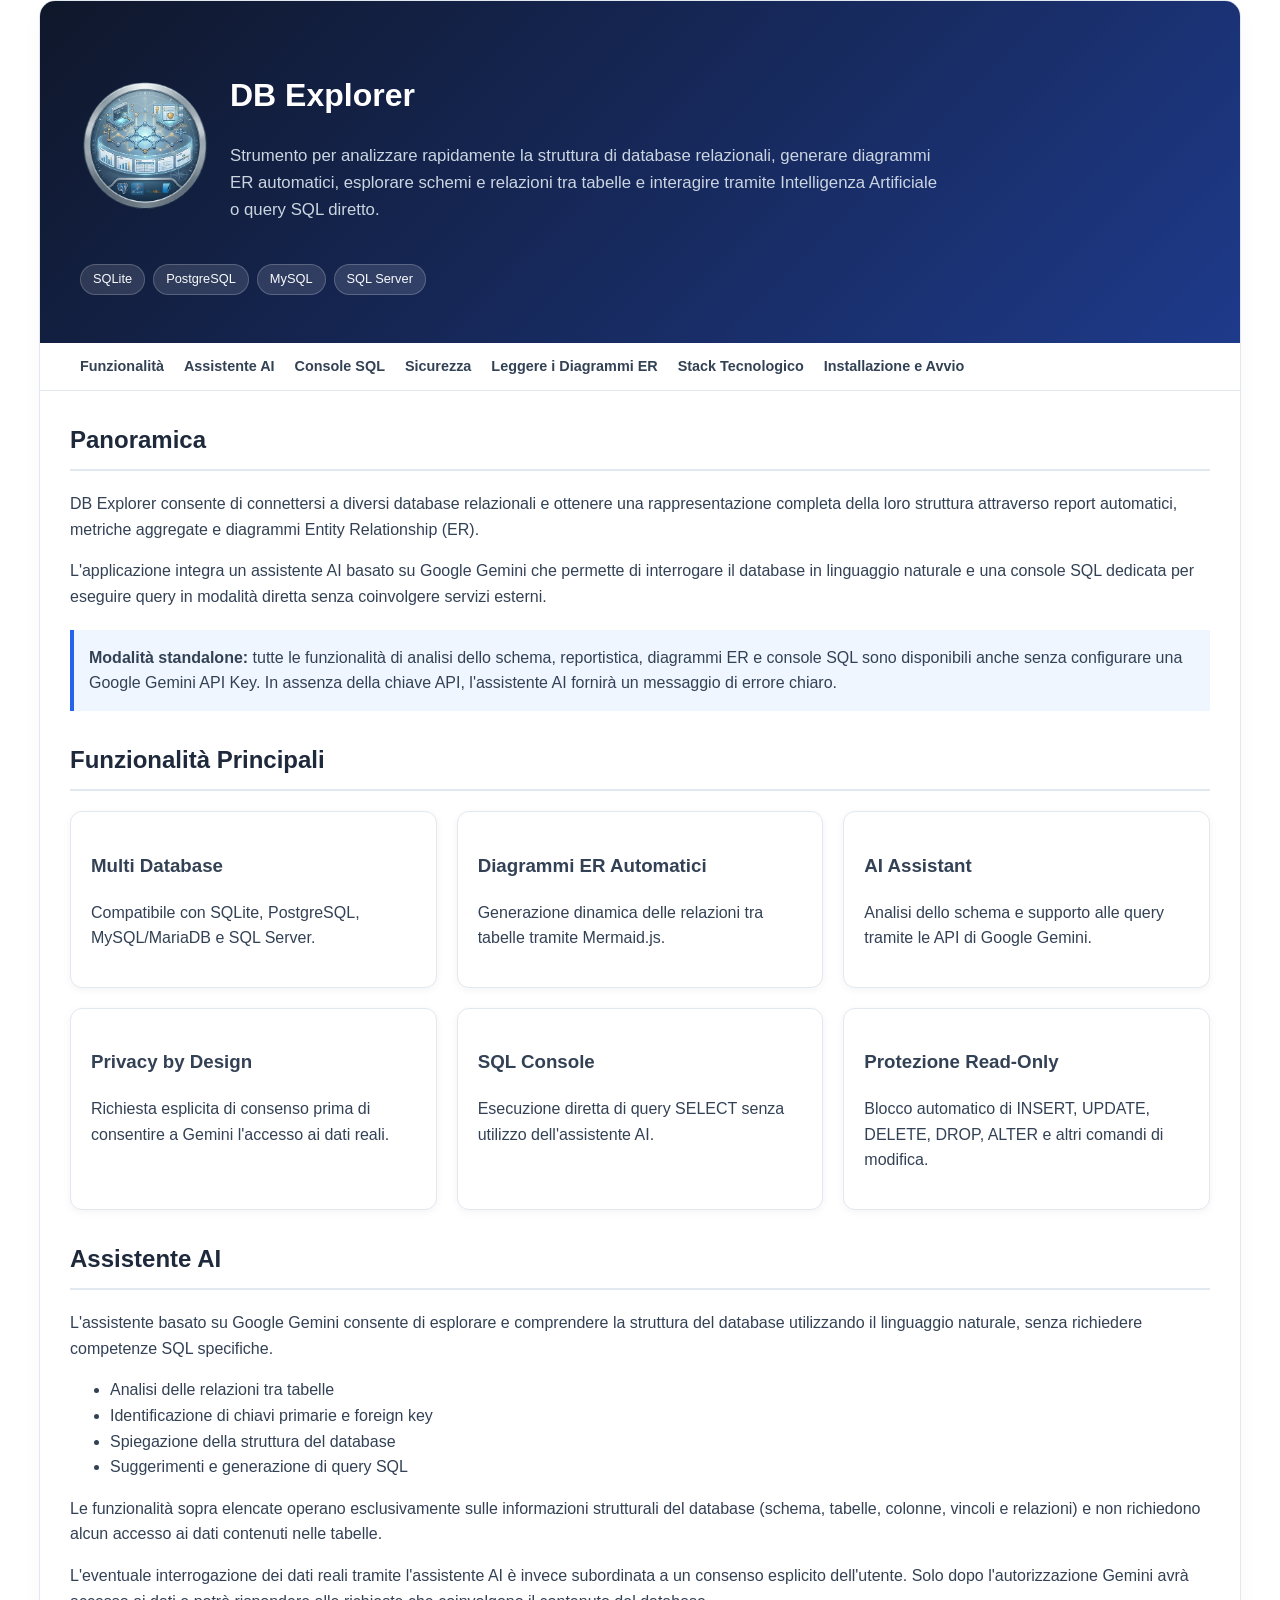
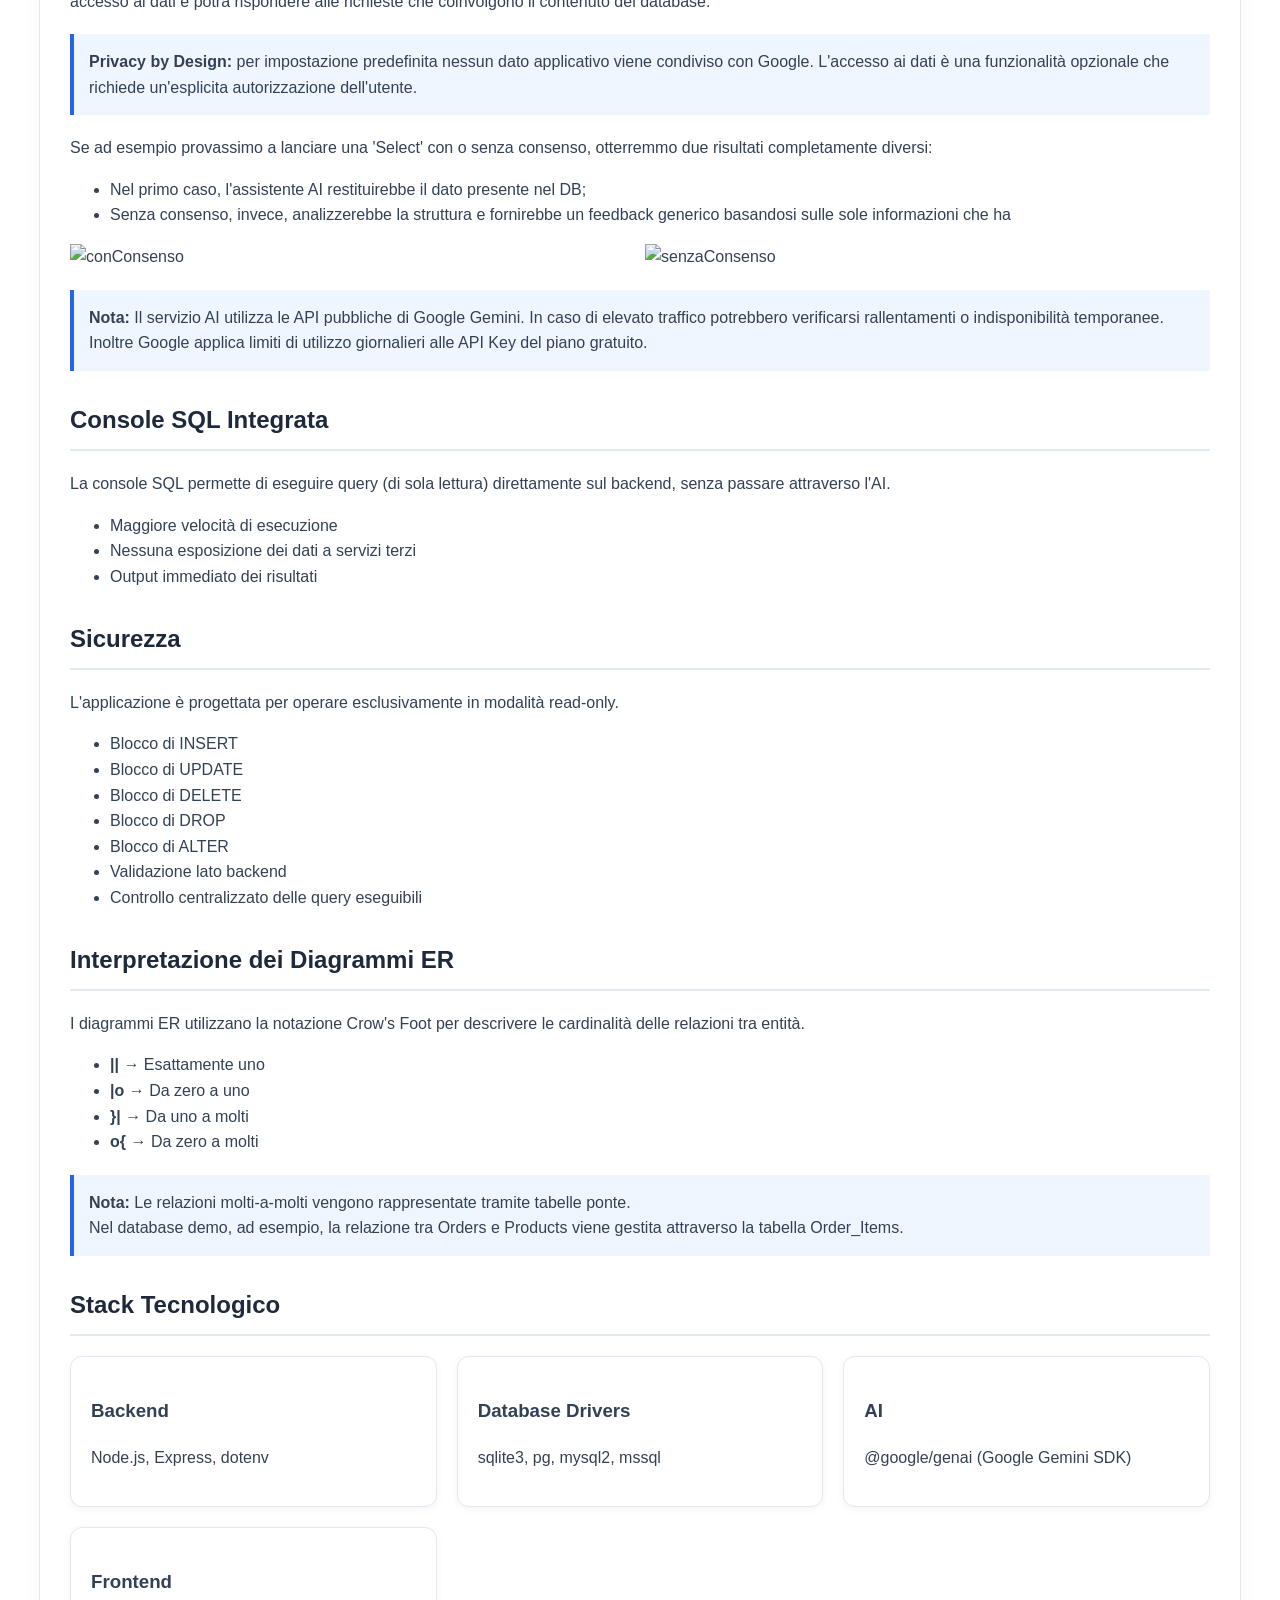
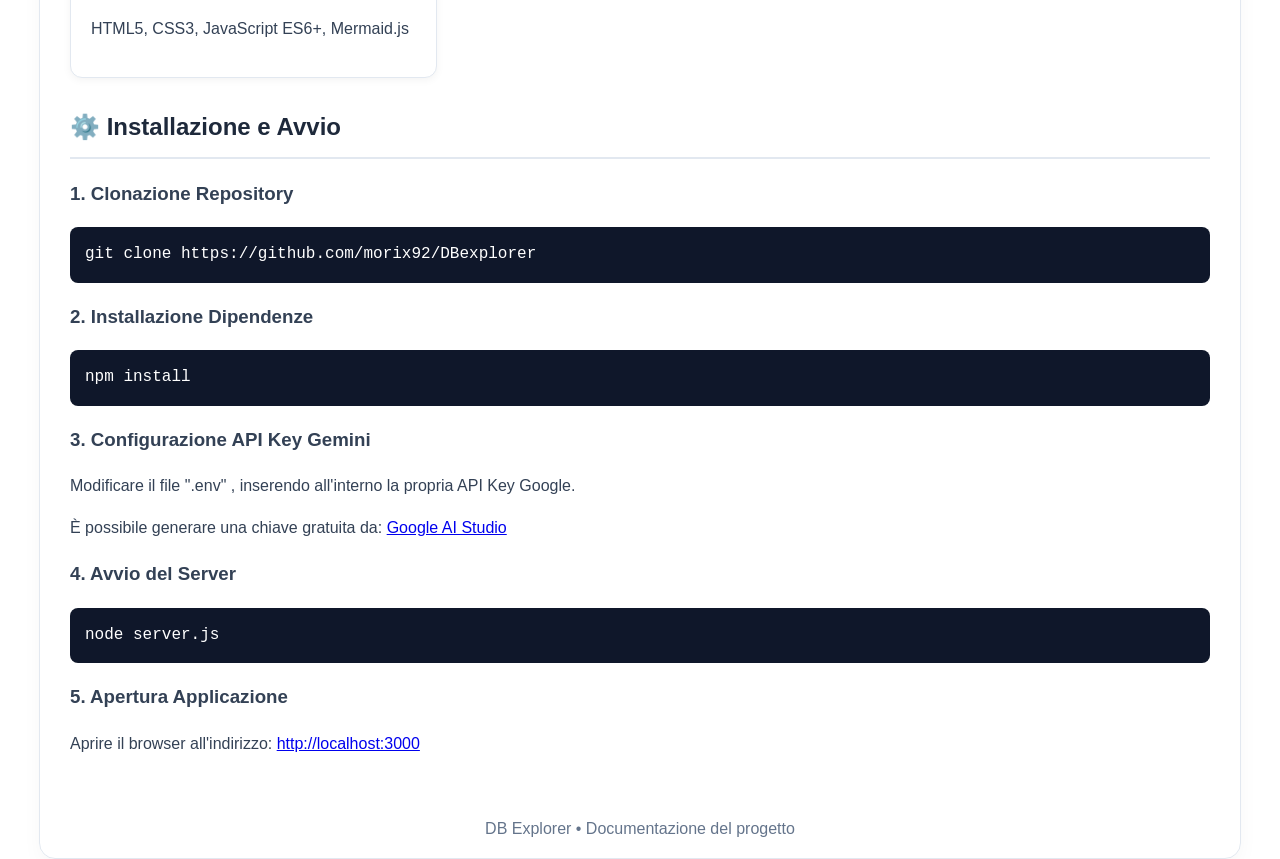
==== progetti/DBexplorer/readme.html @ bbdd08a5 "chore: aggiunto progetto secondario DBexplorer" ====
<!DOCTYPE html>
<html lang="it">
<head>
<meta charset="UTF-8">
<meta name="viewport" content="width=device-width, initial-scale=1.0">
<title>DB Explorer</title>

<style>
:root{
    --primary:#2563eb;
    --secondary:#1e293b;
    --light:#f8fafc;
    --border:#e2e8f0;
    --success:#16a34a;
}

body{
    font-family:Segoe UI,Arial,sans-serif;
    margin:0;
    line-height:1.6;
    color:#334155;
    background:#fff;
}

.container {
  max-width: 1200px;
  margin: 0 auto;
  background: var(--surface);
  border: 1px solid var(--border);
  border-radius: 16px;
  box-shadow: 0 10px 25px -5px rgba(15, 23, 42, 0.05);
  overflow: hidden;
}

header {
  background: linear-gradient(135deg, #0f172a 0%, #1e3a8a 100%);
  color: #ffffff;
  padding: 3rem 2.5rem;
  position: relative;
}
	
.hero-top {
  display: flex;
  align-items: center;
  gap: 1.25rem;
  margin-bottom: 1rem;
}

header p.subtitle {
  font-size: 1.05rem;
  color: #cbd5e1;
  max-width: 720px;
  margin-top: 0.5rem;
}

.logoDBexplorer {
  width: 130px;
  height: 130px;
  object-fit: cover;
  flex-shrink: 0;
}

.hero{
    text-align:center;
    padding:0;
}

.hero h1{
    font-size:3rem;
    margin-bottom:10px;
    color:var(--secondary);
}

.hero p{
    max-width:900px;
    margin:auto;
    font-size:1.15rem;
}

.section{
    margin-top:30px;
	padding-left: 30px;
	padding-right: 30px;
}

.section h2{
    color:var(--secondary);
    border-bottom:2px solid var(--border);
    padding-bottom:10px;
}

.card-grid{
    display:grid;
    grid-template-columns:repeat(auto-fit,minmax(280px,1fr));
    gap:20px;
}

.card{
    border:1px solid var(--border);
    border-radius:12px;
    padding:20px;
    background:white;
    box-shadow:0 2px 8px rgba(0,0,0,.05);
}

.feature{
    margin-bottom:15px;
}

pre{
    background:#0f172a;
    color:#fff;
    padding:15px;
    border-radius:8px;
    overflow:auto;
}

code{
    font-family:Consolas,monospace;
}

.note{
    border-left:4px solid var(--primary);
    padding:15px;
    background:#eff6ff;
    margin:20px 0;
}

.footer{
    margin-top:60px;
    text-align:center;
    color:#64748b;
}

.badges {
  display: flex;
  flex-wrap: wrap;
  gap: 0.5rem;
  margin-top: 1.5rem;
}

.badge {
  background: rgba(255, 255, 255, 0.12);
  border: 1px solid rgba(255, 255, 255, 0.2);
  color: #f8fafc;
  padding: 0.25rem 0.75rem;
  border-radius: 999px;
  font-size: 0.8rem;
  font-weight: 500;
}

nav {
  background: var(--surface-alt);
  border-bottom: 1px solid var(--border);
  padding: 0.75rem 2.5rem;
  display: flex;
  flex-wrap: wrap;
  gap: 1.25rem;
}

nav a {
  color: var(--text-muted);
  text-decoration: none;
  font-size: 0.9rem;
  font-weight: 600;
  transition: color 0.15s ease;
}

nav a:hover {
  color: var(--primary);
}

.attachments {
	width: 100%;
	height: auto;
	display: flex;
	gap: 10px;
}

.attachments img {
	width: 50%;
	object-fit: cover;
}

</style>
</head>
<body>

  <div class="container">
    <!-- Header -->
    <header>
      <div class="hero-top">

        <img src="./logo.png" alt="Logo progetto" class="logoDBexplorer">

        <div>
          <h1>DB Explorer</h1>
          <p class="subtitle">
            Strumento per analizzare rapidamente la struttura di database relazionali,
            generare diagrammi ER automatici, esplorare schemi e relazioni tra tabelle
            e interagire tramite Intelligenza Artificiale o query SQL diretto.
          </p>
        </div>
      </div>

      <div class="badges">
        <span class="badge">SQLite</span>
        <span class="badge">PostgreSQL</span>
        <span class="badge">MySQL</span>
        <span class="badge">SQL Server</span>
      </div>
    </header>

    <!-- Navigation -->
    <nav>
      
      <a href="#funzionalita">Funzionalità</a>
	  <a href="#assistenteAI">Assistente AI</a>
	  <a href="#consoleSQL">Console SQL</a>
	  <a href="#sicurezza">Sicurezza</a>
      <a href="#diagrammiER">Leggere i Diagrammi ER</a>
	  <a href="#stack">Stack Tecnologico</a>
      <a href="#installazione">Installazione e Avvio</a>
      
    </nav>
	

    <section class="section">
        <h2>Panoramica</h2>

        <p>
            DB Explorer consente di connettersi a diversi database relazionali e ottenere
            una rappresentazione completa della loro struttura attraverso report automatici,
            metriche aggregate e diagrammi Entity Relationship (ER).
        </p>

        <p>
            L'applicazione integra un assistente AI basato su Google Gemini che permette di
            interrogare il database in linguaggio naturale e una console SQL dedicata per
            eseguire query in modalità diretta senza coinvolgere servizi esterni.
        </p>
		<div class="note">
			<strong>Modalità standalone:</strong>
			tutte le funzionalità di analisi dello schema, reportistica,
			diagrammi ER e console SQL sono disponibili anche senza configurare
			una Google Gemini API Key. In assenza della chiave API, l'assistente 
			AI fornirà un messaggio di errore chiaro.
		</div>
    </section>

    <section class="section" id="funzionalita">
        <h2>Funzionalità Principali</h2>

        <div class="card-grid">

            <div class="card">
                <h3>Multi Database</h3>
                <p>
                    Compatibile con SQLite, PostgreSQL, MySQL/MariaDB e SQL Server.
                </p>
            </div>

            <div class="card">
                <h3>Diagrammi ER Automatici</h3>
                <p>
                    Generazione dinamica delle relazioni tra tabelle tramite Mermaid.js.
                </p>
            </div>

            <div class="card">
                <h3>AI Assistant</h3>
                <p>
                    Analisi dello schema e supporto alle query tramite le API di Google Gemini.
                </p>
            </div>
			 
			<div class="card">
                <h3>Privacy by Design</h3>
                <p>
                    Richiesta esplicita di consenso prima di consentire a Gemini l'accesso ai dati reali.
                </p>
            </div>

            <div class="card">
                <h3>SQL Console</h3>
                <p>
                    Esecuzione diretta di query SELECT senza utilizzo dell'assistente AI.
                </p>
            </div>

            <div class="card">
                <h3>Protezione Read-Only</h3>
                <p>
                    Blocco automatico di INSERT, UPDATE, DELETE, DROP, ALTER e altri comandi di modifica.
                </p>
            </div>

        </div>
    </section>

    <section class="section" id="assistenteAI">
		<h2>Assistente AI</h2>

		<p>
			L'assistente basato su Google Gemini consente di esplorare e comprendere
			la struttura del database utilizzando il linguaggio naturale, senza
			richiedere competenze SQL specifiche.
		</p>

		<ul>
			<li>Analisi delle relazioni tra tabelle</li>
			<li>Identificazione di chiavi primarie e foreign key</li>
			<li>Spiegazione della struttura del database</li>
			<li>Suggerimenti e generazione di query SQL</li>
		</ul>

		<p>
			Le funzionalità sopra elencate operano esclusivamente sulle informazioni
			strutturali del database (schema, tabelle, colonne, vincoli e relazioni)
			e non richiedono alcun accesso ai dati contenuti nelle tabelle.
		</p>

		<p>
			L'eventuale interrogazione dei dati reali tramite l'assistente AI è invece
			subordinata a un consenso esplicito dell'utente. Solo dopo l'autorizzazione
			Gemini avrà accesso ai dati e potrà rispondere alle richieste che coinvolgono
			il contenuto del database.
		</p>

		<div class="note">
			<strong>Privacy by Design:</strong> per impostazione predefinita
			nessun dato applicativo viene condiviso con Google. L'accesso ai dati
			è una funzionalità opzionale che richiede un'esplicita autorizzazione
			dell'utente.
		</div>

		<p>
			Se ad esempio provassimo a lanciare una 'Select' con o senza consenso, otterremmo due risultati completamente diversi:
		</p>
		<ul>
            <li>Nel primo caso, l'assistente AI restituirebbe il dato presente nel DB;</li>
            <li>Senza consenso, invece, analizzerebbe la struttura e fornirebbe un feedback generico basandosi sulle sole informazioni che ha</li>
        </ul>

		<div class="attachments">
			<img src="./queryConConsenso.png" alt="conConsenso">
			<img src="./querySenzaConsenso.png" alt="senzaConsenso">
		</div>
	
		<div class="note">
			<strong>Nota:</strong> Il servizio AI utilizza le API pubbliche di Google Gemini.
			In caso di elevato traffico potrebbero verificarsi rallentamenti o
			indisponibilità temporanee. <br> 
			Inoltre Google applica limiti di utilizzo giornalieri alle API Key del piano gratuito.
		</div>
	</section>

    <section class="section" id="consoleSQL">
        <h2>Console SQL Integrata</h2>

        <p>
            La console SQL permette di eseguire query (di sola lettura) direttamente sul backend,
            senza passare attraverso l'AI.
        </p>

        <ul>
            <li>Maggiore velocità di esecuzione</li>
            <li>Nessuna esposizione dei dati a servizi terzi</li>
            <li>Output immediato dei risultati</li>
        </ul>

    </section>

    <section class="section" id="sicurezza">
        <h2>Sicurezza</h2>

        <p>
            L'applicazione è progettata per operare esclusivamente in modalità read-only.
        </p>

        <ul>
            <li>Blocco di INSERT</li>
            <li>Blocco di UPDATE</li>
            <li>Blocco di DELETE</li>
            <li>Blocco di DROP</li>
            <li>Blocco di ALTER</li>
            <li>Validazione lato backend</li>
            <li>Controllo centralizzato delle query eseguibili</li>
        </ul>
    </section>

    <section class="section" id="diagrammiER">
        <h2>Interpretazione dei Diagrammi ER</h2>

        <p>
            I diagrammi ER utilizzano la notazione Crow's Foot per descrivere
            le cardinalità delle relazioni tra entità.
        </p>

        <ul>
            <li><strong>||</strong> → Esattamente uno</li>
            <li><strong>|o</strong> → Da zero a uno</li>
            <li><strong>}|</strong> → Da uno a molti</li>
            <li><strong>o{</strong> → Da zero a molti</li>
        </ul>

        <div class="note">
            <strong>Nota:</strong> Le relazioni molti-a-molti vengono rappresentate tramite tabelle ponte.<br>
            Nel database demo, ad esempio, la relazione tra Orders e Products
            viene gestita attraverso la tabella Order_Items.
        </div>
    </section>

    <section class="section" id="stack">
        <h2>Stack Tecnologico</h2>

        <div class="card-grid">

            <div class="card">
                <h3>Backend</h3>
                <p>Node.js, Express, dotenv</p>
            </div>

            <div class="card">
                <h3>Database Drivers</h3>
                <p>sqlite3, pg, mysql2, mssql</p>
            </div>

            <div class="card">
                <h3>AI</h3>
                <p>@google/genai (Google Gemini SDK)</p>
            </div>

            <div class="card">
                <h3>Frontend</h3>
                <p>HTML5, CSS3, JavaScript ES6+, Mermaid.js</p>
            </div>

        </div>

    </section>

    <section class="section" id="installazione">
        <h2>⚙️ Installazione e Avvio</h2>

        <h3>1. Clonazione Repository</h3>

<pre><code>git clone https://github.com/morix92/DBexplorer</code></pre>

        <h3>2. Installazione Dipendenze</h3>

<pre><code>npm install</code></pre>

        <h3>3. Configurazione API Key Gemini</h3>

        <p>
            Modificare il file ".env" , inserendo all'interno la propria API Key Google.
        </p>

        <p>
            È possibile generare una chiave gratuita da:
            <a href="https://aistudio.google.com" target="_blank">
                Google AI Studio
            </a>
        </p>

        <h3>4. Avvio del Server</h3>

<pre><code>node server.js</code></pre>

        <h3>5. Apertura Applicazione</h3>

        <p>
            Aprire il browser all'indirizzo:
            <a href="http://localhost:3000" target="_blank">
                http://localhost:3000
            </a>
        </p>

    </section>

    <div class="footer">
        <p>
            DB Explorer • Documentazione del progetto
        </p>
    </div>

</div>

</body>
</html>
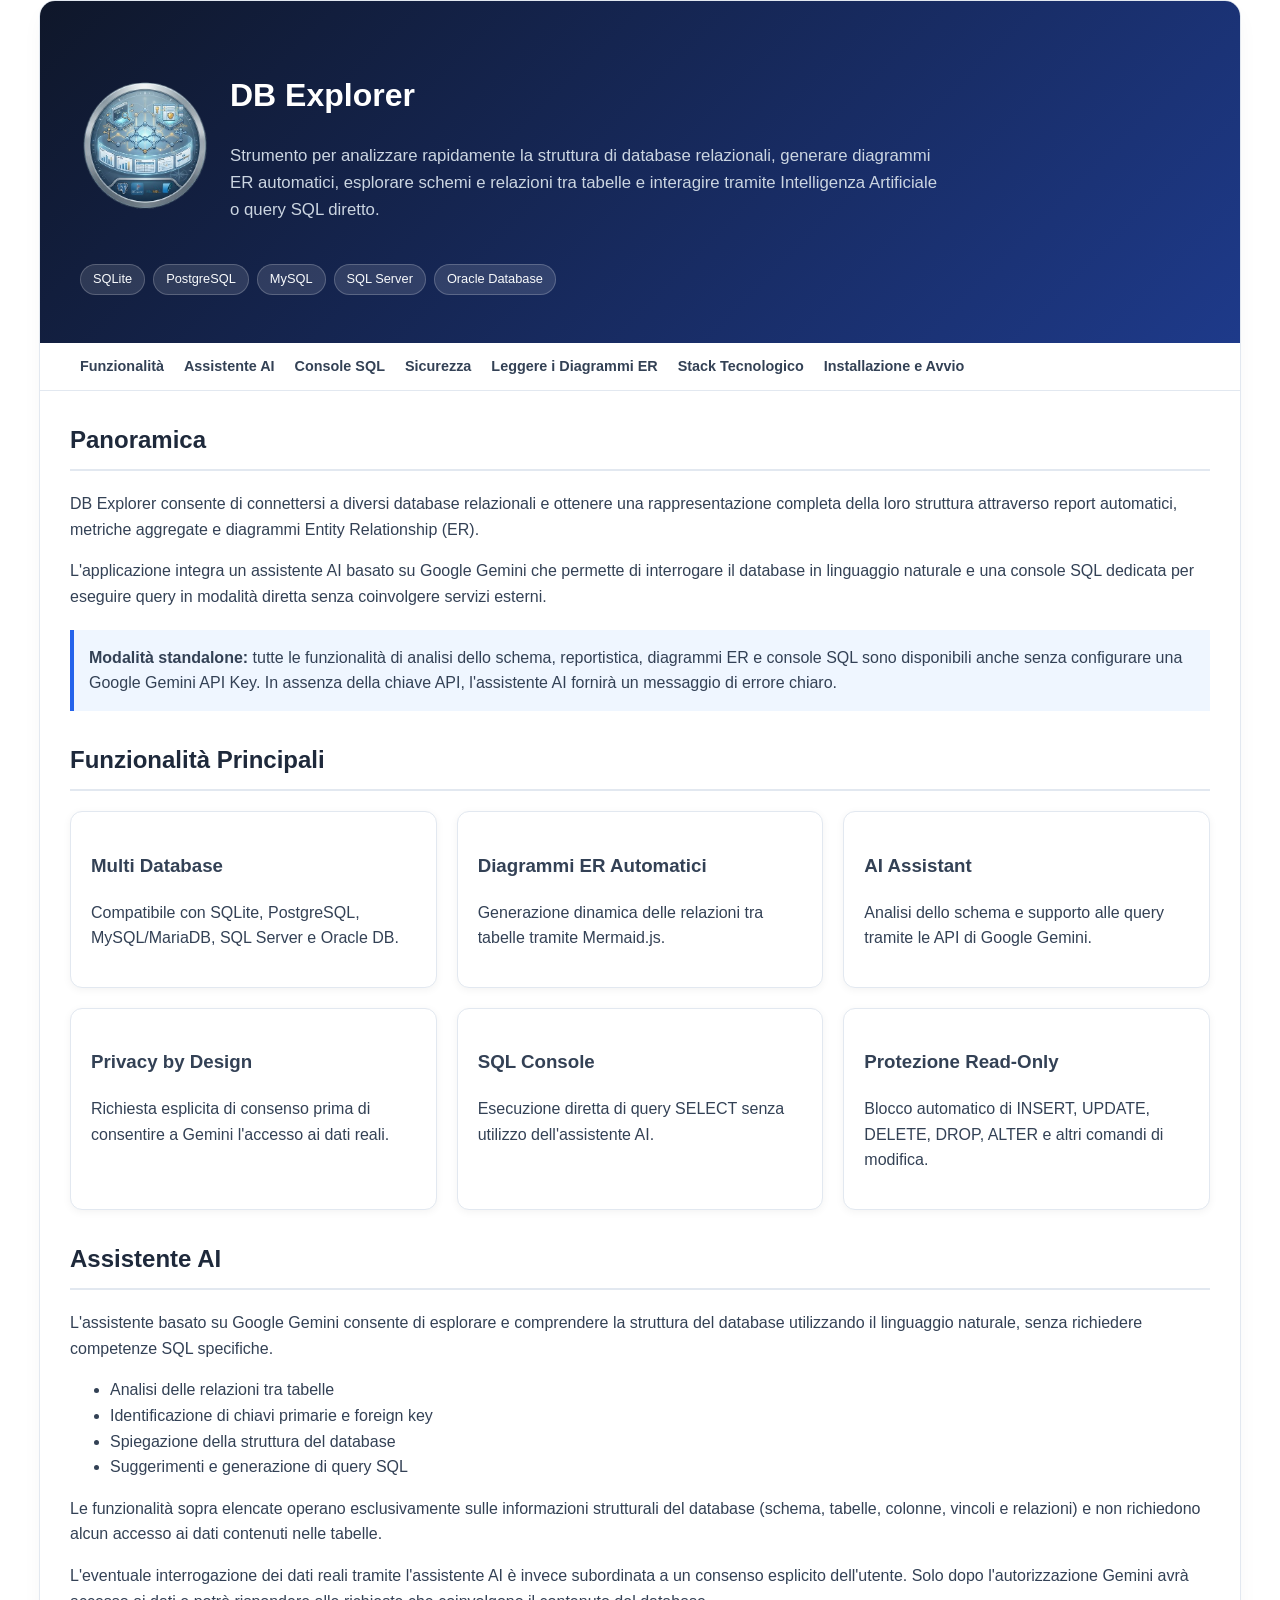
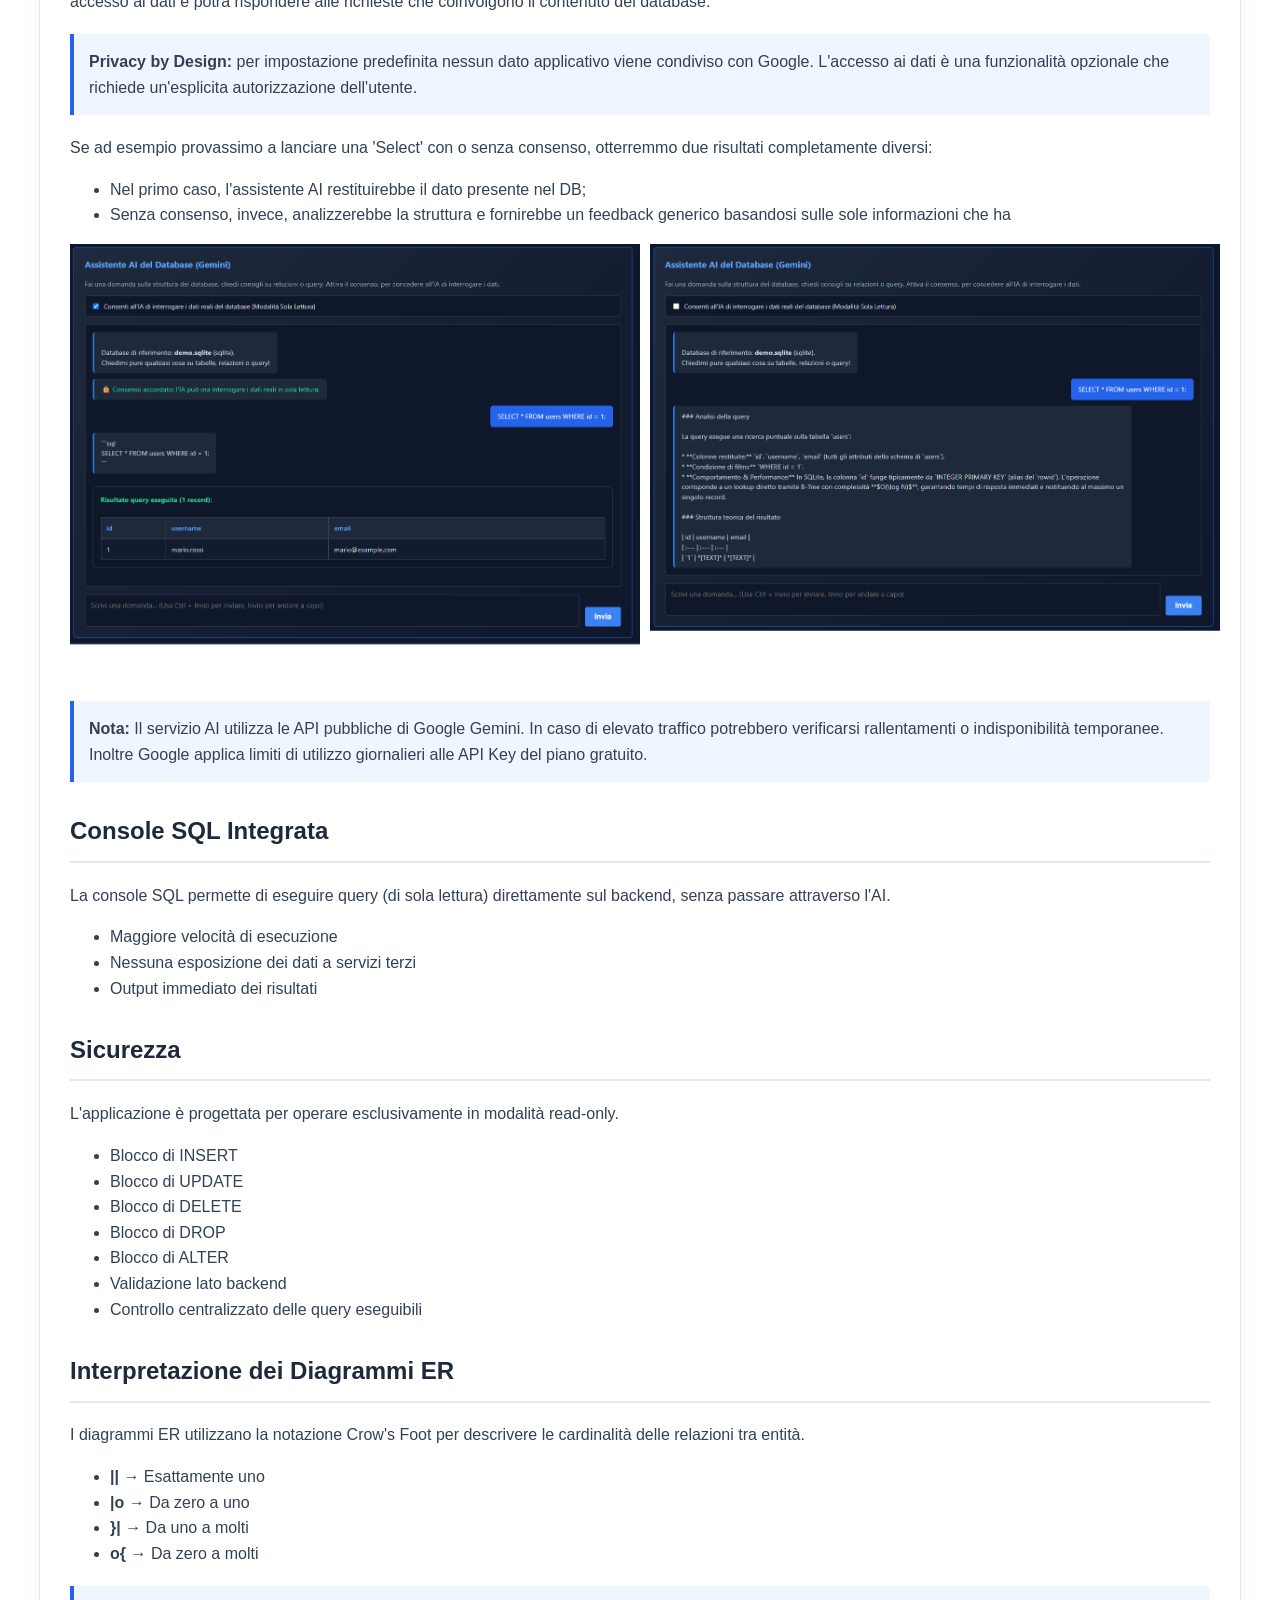
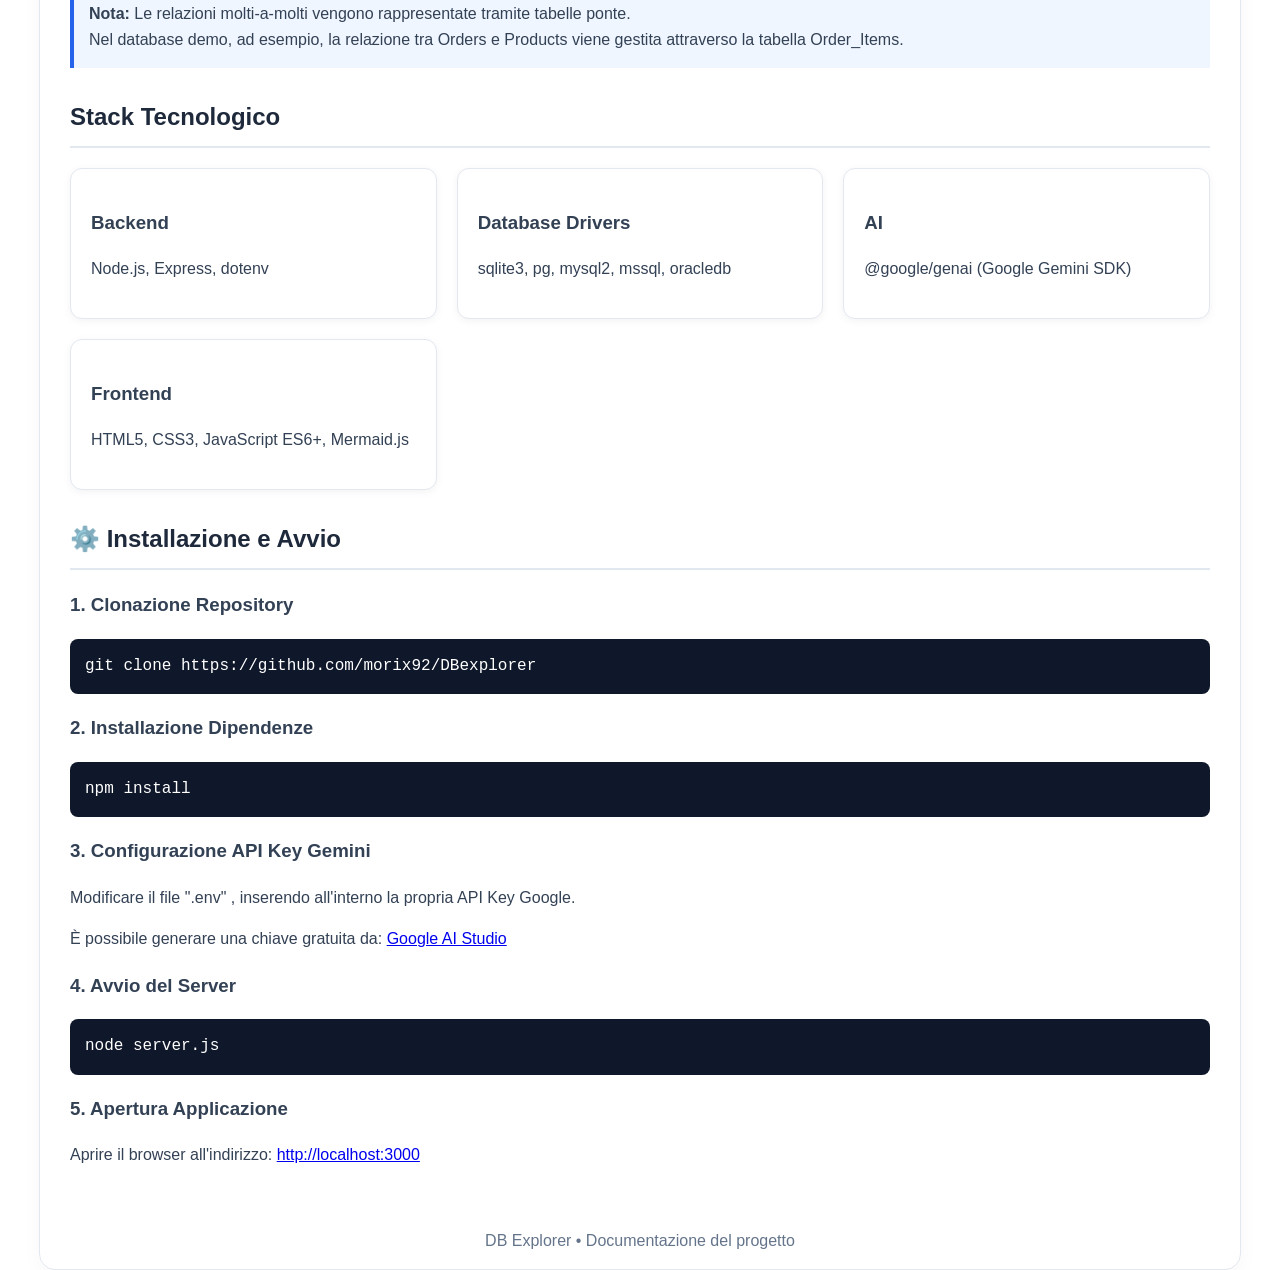
==== commit 77684d85: "chore: aggiornamento documentazione per DBexplorer" ====
--- a/progetti/DBexplorer/readme.html
+++ b/progetti/DBexplorer/readme.html
@@ -208,6 +208,7 @@
         <span class="badge">PostgreSQL</span>
         <span class="badge">MySQL</span>
         <span class="badge">SQL Server</span>
+		<span class="badge">Oracle Database</span>
       </div>
     </header>
 
@@ -256,7 +257,7 @@
             <div class="card">
                 <h3>Multi Database</h3>
                 <p>
-                    Compatibile con SQLite, PostgreSQL, MySQL/MariaDB e SQL Server.
+                    Compatibile con SQLite, PostgreSQL, MySQL/MariaDB, SQL Server e Oracle DB.
                 </p>
             </div>
 
@@ -423,7 +424,7 @@
 
             <div class="card">
                 <h3>Database Drivers</h3>
-                <p>sqlite3, pg, mysql2, mssql</p>
+                <p>sqlite3, pg, mysql2, mssql, oracledb</p>
             </div>
 
             <div class="card">
